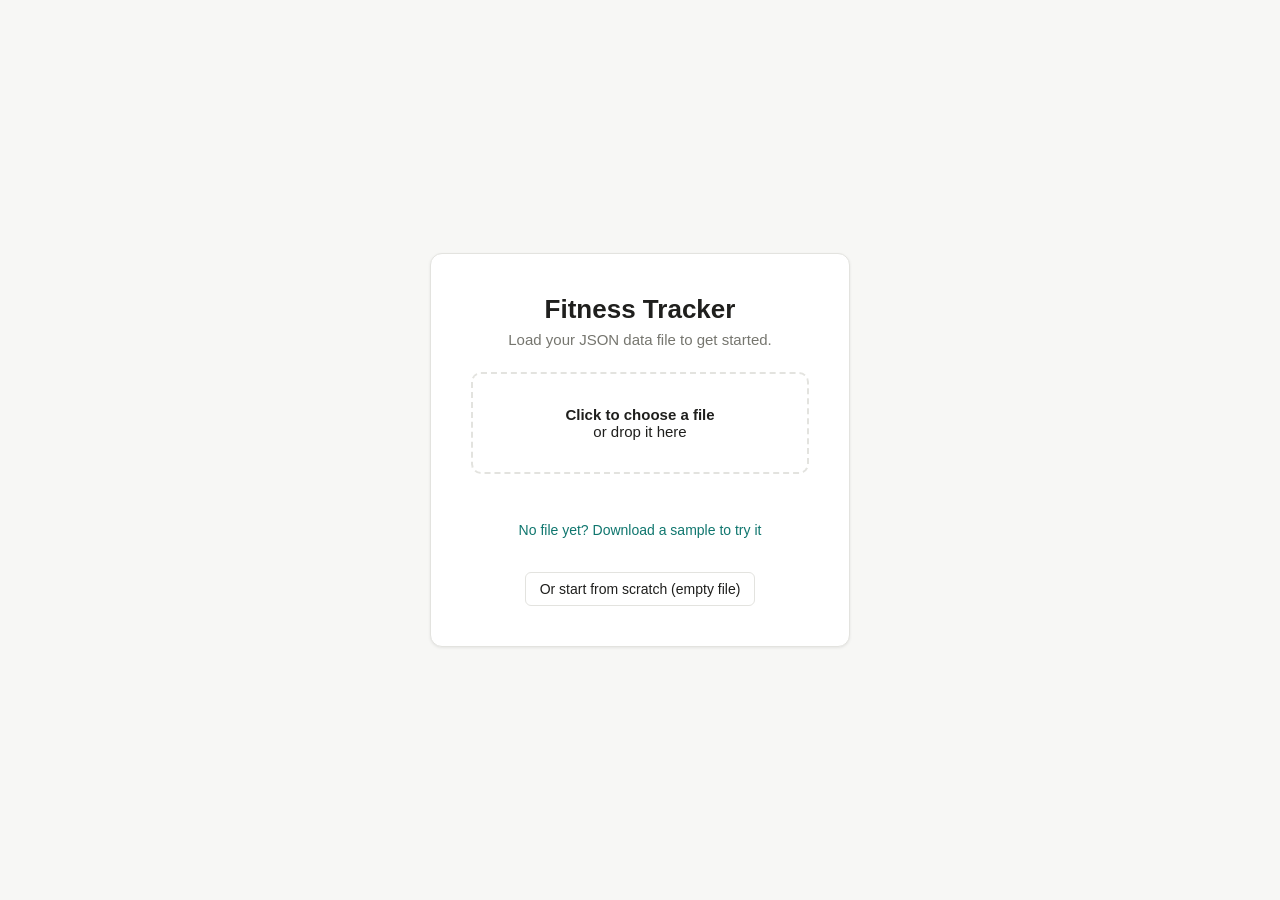
==== index.html @ e1a9f1c7 "Add Health tool, calorie/run charts & multi-shoe support; drop Import - New Health tool (2nd tab): o" ====
<!DOCTYPE html>
<html lang="en">
<head>
<meta charset="UTF-8">
<meta name="viewport" content="width=device-width, initial-scale=1.0">
<title>Fitness Tracker</title>
<link rel="stylesheet" href="css/base.css">
<link rel="stylesheet" href="css/app.css">
<link rel="stylesheet" href="css/tools.css">
<link rel="manifest" href="manifest.json">
<meta name="theme-color" content="#0f766e">
<meta name="mobile-web-app-capable" content="yes">
<meta name="apple-mobile-web-app-capable" content="yes">
<meta name="apple-mobile-web-app-status-bar-style" content="black-translucent">
<meta name="apple-mobile-web-app-title" content="Fitness Tracker">
<link rel="apple-touch-icon" href="icon.png">
<link rel="icon" type="image/png" href="icon.png">
</head>
<body>

<!-- ================= LOAD SCREEN ================= -->
<div id="load-screen">
  <div class="load-box">
    <h1>Fitness Tracker</h1>
    <p>Load your JSON data file to get started.</p>
    <label class="drop" id="drop-zone">
      <input type="file" id="file-input" accept=".json">
      <strong>Click to choose a file</strong><br>
      or drop it here
    </label>
    <div id="load-err"></div>
    <span id="sample-link">No file yet? Download a sample to try it</span><br><br>
    <button class="btn" id="fresh-link">Or start from scratch (empty file)</button>
  </div>
</div>

<!-- ================= APP ================= -->
<div id="app" class="hidden">
  <header class="topbar">
    <h1>Fitness Tracker <span class="file-name" id="file-name"></span></h1>
    <div class="topbar-actions">
      <button class="theme-toggle" id="theme-toggle" title="Toggle dark / light mode"><span id="theme-emoji">🌙</span><span id="theme-label"> Dark</span></button>
      <div class="menu-wrap">
        <button class="menu-btn" id="menu-btn" title="Menu">☰</button>
        <div class="menu" id="menu">
          <button class="menu-item" id="load-item" title="Go back to the load screen to pick a different file">Back to load screen…</button>
          <button class="menu-item" id="save-btn" title="Download your data as a backup file">Save backup file…</button>
          <button class="menu-item" id="open-item" title="Open a JSON data file (e.g. from iCloud)">Open a data file…</button>
          <button class="menu-item danger" id="new-file-btn" title="Start over with a fresh empty file">New file</button>
        </div>
      </div>
    </div>
  </header>

  <nav class="toolbar" id="toolbar">
    <button class="tool-btn active" data-tool="overview" onclick="showTool('overview')">📊 Overview</button>
  </nav>

  <!-- OVERVIEW -->
  <section class="tool" id="tool-overview">
    <div class="card">
      <h2>Totals</h2>
      <div id="ov-stats"></div>
    </div>
    <div class="card">
      <h2>Recent activity</h2>
      <div id="ov-recent"><p class="no-data">No activity yet — add entries in any tool.</p></div>
    </div>
  </section>

  <!-- CLIMB -->
  <section class="tool hidden" id="tool-climb">
    <nav class="tabs">
      <button class="tab active" data-view="home">Home</button>
      <button class="tab" data-view="history">History</button>
      <button class="tab" data-view="routes">Routes</button>
    </nav>

    <!-- HOME -->
    <div class="view" id="cl-view-home">
      <div class="card">
        <h2>Add climb</h2>
        <form class="add-form" id="cl-add-form">
          <div class="field">
            <label for="cl-pick-route">Or pick an existing route</label>
            <select id="cl-pick-route" style="width:220px">
              <option value="">— select a route —</option>
            </select>
          </div>
          <div class="field">
            <label for="cl-add-name">Route name</label>
            <input id="cl-add-name" list="cl-route-list" placeholder="Snake Dike" autocomplete="off" required style="width:180px">
          </div>
          <div class="field">
            <label for="cl-add-grade">Grade</label>
            <input id="cl-add-grade" list="cl-grade-list" placeholder="5.8 / v3 / E5" style="width:110px">
          </div>
          <div class="field">
            <label for="cl-add-pitches">Pitches</label>
            <input id="cl-add-pitches" type="number" min="0" step="any" placeholder="1" style="width:70px">
          </div>
          <div class="field">
            <label for="cl-add-style">Style</label>
            <input id="cl-add-style" list="cl-style-list" placeholder="crack" style="width:100px">
          </div>
          <div class="field">
            <label for="cl-add-location">Location</label>
            <input id="cl-add-location" type="text" list="cl-location-list" placeholder="Yosemite NP, CA" style="width:140px">
          </div>
          <div class="field">
            <label for="cl-add-link">Link</label>
            <input id="cl-add-link" type="text" list="cl-link-list" placeholder="mountainproject.com/..." style="width:230px">
          </div>
          <div class="field">
            <label for="cl-add-rnotes">Route notes / description</label>
            <input id="cl-add-rnotes" type="text" list="cl-rnotes-list" placeholder="runout, big approach" style="width:220px">
          </div>
          <div class="field">
            <label for="cl-add-date">Date</label>
            <input id="cl-add-date" type="date" style="width:140px">
          </div>
          <div class="field">
            <label for="cl-add-prof">Proficiency</label>
            <input id="cl-add-prof" type="text" list="cl-prof-list" placeholder="lead" style="width:120px">
          </div>
          <div class="field">
            <label for="cl-add-setting">Setting</label>
            <input id="cl-add-setting" type="text" list="cl-setting-list" placeholder="gym" style="width:110px">
          </div>
          <div class="field">
            <label for="cl-add-effort">Effort (1-10)</label>
            <input id="cl-add-effort" type="number" min="1" max="10" value="5" style="width:70px">
          </div>
          <div class="field">
            <label for="cl-add-scary">Scary (1-10)</label>
            <input id="cl-add-scary" type="number" min="1" max="10" value="5" style="width:70px">
          </div>
          <div class="field">
            <label for="cl-add-notes">Climb notes</label>
            <input id="cl-add-notes" type="text" list="cl-notes-list" placeholder="went clean, crux felt hard" style="width:220px">
          </div>
          <div class="field">
            <label>&nbsp;</label>
            <button type="submit" class="btn primary">Add climb</button>
          </div>
        </form>
        <datalist id="cl-route-list"></datalist>
        <datalist id="cl-grade-list"></datalist>
        <datalist id="cl-style-list"></datalist>
        <datalist id="cl-location-list"></datalist>
        <datalist id="cl-link-list"></datalist>
        <datalist id="cl-rnotes-list"></datalist>
        <datalist id="cl-notes-list"></datalist>
        <datalist id="cl-prof-list"></datalist>
        <datalist id="cl-setting-list"></datalist>
        <p class="form-hint">
          Picking an existing route (or typing a name you've used before) auto-fills its details.
          Location, link and route notes are saved to the route for a brand-new name; edit them here any
          time. Effort and scary are your perceived difficulty and intimidation, 1-10.
        </p>
      </div>

      <div class="card">
        <div class="summary">
          <span class="big" id="cl-total-climbs">0</span>
          <span class="unit">total climbs</span>
        </div>
        <h2 style="margin-top:16px;">Last 10 climbs</h2>
        <div id="cl-last-climbs"><p class="no-data" style="padding:10px 0;">No climbs yet.</p></div>
      </div>

      <div class="card">
        <h2>Climbs by grade</h2>
        <div class="range-tabs" id="cl-time-range"></div>
        <div class="chart-summary" id="cl-time-summary"></div>
        <div id="cl-time-chart"></div>
      </div>
      <div class="card">
        <h2>Most climbed routes (by count)</h2>
        <div class="range-tabs" id="cl-route-range"></div>
        <div class="chart-summary" id="cl-route-summary"></div>
        <div id="cl-route-chart"></div>
      </div>
      <div class="card">
        <h2>Climbs by proficiency</h2>
        <div class="range-tabs" id="cl-prof-range"></div>
        <div class="chart-summary" id="cl-prof-summary"></div>
        <div id="cl-prof-chart"></div>
      </div>
    </div>

    <!-- HISTORY -->
    <div class="view hidden" id="cl-view-history">
      <div class="card">
        <h2>History</h2>
        <div class="hist-filters">
          <div class="field">
            <label for="cl-hist-from">From</label>
            <input type="date" id="cl-hist-from">
          </div>
          <div class="field">
            <label for="cl-hist-to">To</label>
            <input type="date" id="cl-hist-to">
          </div>
          <div class="field">
            <label>&nbsp;</label>
            <button class="btn" id="cl-hist-apply" title="Filter the history to this date range">Apply</button>
          </div>
          <div class="hist-presets">
            <button class="btn small hist-preset" data-preset="week">This week</button>
            <button class="btn small hist-preset" data-preset="month">This month</button>
            <button class="btn small hist-preset" data-preset="lastmonth">Last month</button>
            <button class="btn small hist-preset" data-preset="year">Year to date</button>
            <button class="btn small hist-preset" data-preset="all">All</button>
          </div>
        </div>
        <p class="hist-summary" id="cl-hist-summary"></p>
        <div id="cl-history-list"></div>
      </div>
    </div>

    <!-- ROUTES -->
    <div class="view hidden" id="cl-view-routes">
      <div class="card">
        <h2>Routes</h2>
        <p style="color:var(--muted);font-size:13px;margin:0 0 12px;">
          Routes are stored once. Editing a route here updates it everywhere it's used.
          Click a route name to expand it and see every note ever attached to its climbs.
        </p>
        <div id="cl-routes-table"></div>
      </div>
    </div>

    <!-- Edit Climb Modal -->
    <div id="cl-edit-climb-modal" class="modal-backdrop hidden">
      <div class="modal-box">
        <h2>Edit climb</h2>
        <div class="modal-row">
          <div class="modal-field" style="flex:2;">
            <label for="cl-ec-route">Route</label>
            <select id="cl-ec-route"></select>
          </div>
          <div class="modal-field">
            <label for="cl-ec-date">Date</label>
            <input id="cl-ec-date" type="date">
          </div>
        </div>
        <div class="modal-row">
          <div class="modal-field">
            <label for="cl-ec-grade">Grade</label>
            <input id="cl-ec-grade" type="text" list="cl-grade-list-edit">
          </div>
          <div class="modal-field">
            <label for="cl-ec-prof">Proficiency</label>
            <input id="cl-ec-prof" type="text" list="cl-prof-list-edit">
          </div>
          <div class="modal-field">
            <label for="cl-ec-setting">Setting</label>
            <input id="cl-ec-setting" type="text" list="cl-setting-list-edit">
          </div>
        </div>
        <div class="modal-row">
          <div class="modal-field">
            <label for="cl-ec-effort">Effort (1-10)</label>
            <input id="cl-ec-effort" type="number" min="1" max="10">
          </div>
          <div class="modal-field">
            <label for="cl-ec-scary">Scary (1-10)</label>
            <input id="cl-ec-scary" type="number" min="1" max="10">
          </div>
          <div class="modal-field" style="flex:2;">
            <label for="cl-ec-notes">Climb notes</label>
            <input id="cl-ec-notes" type="text" list="cl-notes-list-edit">
          </div>
        </div>
        <datalist id="cl-grade-list-edit"></datalist>
        <datalist id="cl-prof-list-edit"></datalist>
        <datalist id="cl-setting-list-edit"></datalist>
        <datalist id="cl-notes-list-edit"></datalist>
        <div class="modal-actions">
          <button class="btn" id="cl-ec-cancel">Cancel</button>
          <button class="btn primary" id="cl-ec-save">Save</button>
        </div>
      </div>
    </div>

    <!-- Edit Route Modal -->
    <div id="cl-edit-route-modal" class="modal-backdrop hidden">
      <div class="modal-box">
        <h2>Edit route</h2>
        <div class="modal-row">
          <div class="modal-field" style="flex:2;">
            <label for="cl-er-name">Route name</label>
            <input id="cl-er-name" type="text">
          </div>
          <div class="modal-field">
            <label for="cl-er-grade">Grade</label>
            <input id="cl-er-grade" type="text" list="cl-grade-list-edit">
          </div>
        </div>
        <div class="modal-row">
          <div class="modal-field">
            <label for="cl-er-pitches">Pitches</label>
            <input id="cl-er-pitches" type="number" min="0" step="any">
          </div>
          <div class="modal-field">
            <label for="cl-er-style">Style</label>
            <input id="cl-er-style" type="text" list="cl-style-list-edit">
          </div>
          <div class="modal-field" style="flex:2;">
            <label for="cl-er-location">Location</label>
            <input id="cl-er-location" type="text" list="cl-location-list-edit">
          </div>
        </div>
        <div class="modal-row">
          <div class="modal-field" style="flex:2;">
            <label for="cl-er-link">Link</label>
            <input id="cl-er-link" type="text" list="cl-link-list-edit">
          </div>
        </div>
        <div class="modal-row">
          <div class="modal-field">
            <label for="cl-er-notes">Route notes / description</label>
            <input id="cl-er-notes" type="text" list="cl-rnotes-list-edit" style="width:100%">
          </div>
        </div>
        <datalist id="cl-style-list-edit"></datalist>
        <datalist id="cl-location-list-edit"></datalist>
        <datalist id="cl-link-list-edit"></datalist>
        <datalist id="cl-rnotes-list-edit"></datalist>
        <div class="modal-actions">
          <button class="btn" id="cl-er-cancel">Cancel</button>
          <button class="btn primary" id="cl-er-save">Save</button>
        </div>
      </div>
    </div>
  </section>

<!-- HEALTH -->
  <section class="tool hidden" id="tool-health">
    <nav class="tabs">
      <button class="tab active" data-view="settings">Settings</button>
      <button class="tab" data-view="weight">Weight log</button>
    </nav>

    <!-- SETTINGS -->
    <div class="view" id="ht-view-settings">
      <form id="ht-settings-form">
        <div class="card">
          <h2>Body</h2>
          <div class="field">
            <label for="ht-height">Height</label>
            <input id="ht-height" type="number" min="0" step="any" placeholder="175" style="width:100px">
            <select id="ht-height-unit">
              <option value="cm">cm</option>
              <option value="in">in</option>
            </select>
          </div>
        </div>

        <div class="card">
          <h2>Daily targets</h2>
          <div class="field">
            <label for="ht-calories">Calories</label>
            <input id="ht-calories" type="number" min="0" step="any" placeholder="2400" style="width:100px">
            <span class="unit">kcal/day</span>
          </div>
          <div class="field">
            <label for="ht-protein">Protein</label>
            <input id="ht-protein" type="number" min="0" step="any" placeholder="150" style="width:100px">
            <span class="unit">g</span>
          </div>
          <div class="field">
            <label for="ht-carbs">Carbs</label>
            <input id="ht-carbs" type="number" min="0" step="any" placeholder="220" style="width:100px">
            <span class="unit">g</span>
          </div>
          <div class="field">
            <label for="ht-fat">Fat</label>
            <input id="ht-fat" type="number" min="0" step="any" placeholder="75" style="width:100px">
            <span class="unit">g</span>
          </div>
          <div class="field">
            <label for="ht-water">Water</label>
            <input id="ht-water" type="number" min="0" step="any" placeholder="2500" style="width:100px">
            <select id="ht-water-unit">
              <option value="ml">ml</option>
              <option value="l">L</option>
            </select>
          </div>
          <div class="field">
            <label for="ht-mileage">Weekly running</label>
            <input id="ht-mileage" type="number" min="0" step="any" placeholder="40" style="width:100px">
            <select id="ht-mileage-unit">
              <option value="km">km</option>
              <option value="mi">mi</option>
            </select>
            <span class="unit">/ week</span>
          </div>
          <div class="field">
            <label for="ht-cl-boulder">Climbs · bouldering</label>
            <input id="ht-cl-boulder" type="number" min="0" step="1" placeholder="2" style="width:70px">
            <span class="unit">/ week</span>
          </div>
          <div class="field">
            <label for="ht-cl-toprope">Climbs · top rope</label>
            <input id="ht-cl-toprope" type="number" min="0" step="1" placeholder="1" style="width:70px">
            <span class="unit">/ week</span>
          </div>
          <div class="field">
            <label for="ht-cl-lead">Climbs · lead</label>
            <input id="ht-cl-lead" type="number" min="0" step="1" placeholder="1" style="width:70px">
            <span class="unit">/ week</span>
          </div>
          <div class="field">
            <label>&nbsp;</label>
            <button type="submit" class="btn primary">Save settings</button>
          </div>
        </div>
      </form>
      <p class="form-hint" style="padding:0 4px 4px;">
        All values are optional and can stay empty. Height and targets are read by the
        Overview, Calorie (target lines) and Run (weekly-mileage target) tools.
      </p>
    </div>

    <!-- WEIGHT LOG -->
    <div class="view hidden" id="ht-view-weight">
      <div class="card">
        <h2>Add weight</h2>
        <form class="add-form" id="ht-add-weight">
          <div class="field">
            <label for="ht-w-date">Date</label>
            <input id="ht-w-date" type="date" style="width:140px">
          </div>
          <div class="field">
            <label for="ht-w-value">Weight</label>
            <input id="ht-w-value" type="number" min="0" step="any" placeholder="80" required style="width:100px">
            <select id="ht-w-unit">
              <option value="kg">kg</option>
              <option value="lb">lb</option>
            </select>
          </div>
          <div class="field">
            <label>&nbsp;</label>
            <button type="submit" class="btn primary">Log weight</button>
          </div>
        </form>
      </div>

      <div class="card">
        <h2>Weight over time</h2>
        <div class="chart-summary" id="ht-w-summary"></div>
        <div id="ht-w-chart"></div>
      </div>

      <div class="card">
        <h2>Weight history</h2>
        <div id="ht-w-log"><p class="no-data">No weigh-ins logged yet.</p></div>
      </div>
    </div>
  </section>

<!-- =====================================================================
  Run tool section — injected by the shell. Contains ONLY the run tool's
  markup (add form, stats, charts, history, runs/shoes registries, edit
  modals, in-section unit toggle). No shell-level ids, no <script>.
  ===================================================================== -->
<section class="tool hidden" id="tool-run">

  <div style="display:flex;justify-content:flex-end;margin-bottom:14px;">
    <button class="unit-toggle" id="rn-unit-toggle" title="Switch between km and miles">Units: <span id="rn-unit-label">km</span></button>
  </div>

  <nav class="tabs">
    <button class="tab active" data-view="home">Home</button>
    <button class="tab" data-view="history">History</button>
    <button class="tab" data-view="runs">Routes</button>
    <button class="tab" data-view="shoes">Shoes</button>
  </nav>

  <!-- HOME -->
  <div class="view" id="rn-view-home">
    <div class="card">
      <h2>Add run</h2>
      <form class="add-form" id="rn-add-form">
        <div class="field">
          <label for="rn-pick-run">Or pick an existing run</label>
          <select id="rn-pick-run" style="width:200px">
            <option value="">— select a run —</option>
          </select>
        </div>
        <div class="field">
          <label for="rn-add-name">Run name</label>
          <input id="rn-add-name" list="rn-run-list" placeholder="Lake Loop / 5k" autocomplete="off" required style="width:170px">
        </div>
        <div class="field">
          <label for="rn-add-datetime">Date &amp; time</label>
          <input id="rn-add-datetime" type="datetime-local" style="width:200px">
        </div>
        <div class="field">
          <label for="rn-add-distance">Distance</label>
          <input id="rn-add-distance" type="number" min="0" step="any" placeholder="5" style="width:80px" title="in your selected unit">
        </div>
        <div class="field">
          <label>Duration</label>
          <div style="display:flex;gap:4px;">
            <input id="rn-add-dur-h" type="number" min="0" step="1" placeholder="0h" style="width:60px" title="hours">
            <input id="rn-add-dur-m" type="number" min="0" max="59" step="1" placeholder="25m" style="width:60px" title="minutes">
            <input id="rn-add-dur-s" type="number" min="0" max="59" step="1" placeholder="0s" style="width:60px" title="seconds">
          </div>
        </div>
        <div class="field">
          <label for="rn-add-elev">Elev gain</label>
          <input id="rn-add-elev" type="number" step="any" placeholder="0" style="width:80px" title="in your selected unit">
        </div>
        <div class="field">
          <label for="rn-add-location">Location</label>
          <input id="rn-add-location" type="text" list="rn-location-list" placeholder="Park" style="width:120px">
        </div>
        <div class="field">
          <label for="rn-add-surface">Surface</label>
          <input id="rn-add-surface" type="text" list="rn-surface-list" placeholder="trail" style="width:90px">
        </div>
        <div class="field">
          <label>Shoes</label>
          <div id="rn-add-shoe-rows" class="shoe-rows"></div>
          <button type="button" class="btn small" id="rn-add-shoe-btn">＋ Add shoe</button>
        </div>
        <div class="field">
          <label for="rn-add-type">Workout type</label>
          <input id="rn-add-type" type="text" list="rn-type-list" placeholder="easy run" style="width:110px">
        </div>
        <div class="field">
          <label for="rn-add-effort">Effort (1-10)</label>
          <input id="rn-add-effort" type="number" min="1" max="10" value="5" style="width:70px">
        </div>
        <div class="field">
          <label for="rn-add-notes">Notes</label>
          <input id="rn-add-notes" type="text" list="rn-notes-list" placeholder="felt strong" style="width:180px">
        </div>
        <div class="field">
          <label>&nbsp;</label>
          <button type="submit" class="btn primary">Add run</button>
        </div>
      </form>
      <datalist id="rn-run-list"></datalist>
      <datalist id="rn-location-list"></datalist>
      <datalist id="rn-surface-list"></datalist>
      <datalist id="rn-shoes-list"></datalist>
      <datalist id="rn-type-list"></datalist>
      <datalist id="rn-notes-list"></datalist>
      <p class="form-hint">
        Picking a run auto-fills its distance, duration, location, surface, shoes, and workout type
        (you can still override any of them). Distance, elevation, and pace display follow your
        km/mi unit toggle. Effort is your perceived exertion, 1-10.
      </p>
    </div>

    <div class="card">
      <div class="summary">
        <span class="big" id="rn-total-runs">0</span>
        <span class="unit" id="rn-total-runs-label">runs</span>
      </div>
      <div class="range-tabs" id="rn-stat-range" style="margin-bottom:0;"></div>
      <div class="stat-grid">
        <div class="stat-box"><div class="v" id="rn-stat-distance">0</div><div class="l" id="rn-stat-distance-label">distance</div></div>
        <div class="stat-box"><div class="v" id="rn-stat-elev">0</div><div class="l">climb</div></div>
        <div class="stat-box"><div class="v" id="rn-stat-time">0h</div><div class="l">time</div></div>
        <div class="stat-box"><div class="v" id="rn-stat-avgpace">—</div><div class="l">avg pace</div></div>
      </div>
      <h2 style="margin-top:16px;">Recent runs</h2>
      <div id="rn-recent-runs"><p class="no-data" style="padding:10px 0;">No runs yet.</p></div>
    </div>

    <div class="card">
      <h2>Mileage over time</h2>
      <div class="range-tabs" id="rn-mile-range"></div>
      <div class="range-tabs" id="rn-mile-gran"></div>
      <div class="chart-summary" id="rn-mile-summary"></div>
      <div id="rn-mile-chart"></div>
    </div>
    <div class="card">
      <h2>Mileage per pair of shoes</h2>
      <div class="range-tabs" id="rn-shoe-chart-range"></div>
      <div class="range-tabs" id="rn-shoe-chart-gran"></div>
      <div class="chart-summary" id="rn-shoe-chart-summary"></div>
      <div id="rn-shoe-chart"></div>
    </div>
    <div class="card">
      <h2>Workouts by type</h2>
      <div class="range-tabs" id="rn-type-range"></div>
      <div class="range-tabs" id="rn-type-gran"></div>
      <div class="chart-summary" id="rn-type-summary"></div>
      <div id="rn-type-chart"></div>
    </div>
    <div class="card">
      <h2>Runs by surface</h2>
      <div class="range-tabs" id="rn-surf-range"></div>
      <div class="range-tabs" id="rn-surf-gran"></div>
      <div class="chart-summary" id="rn-surf-summary"></div>
      <div id="rn-surf-chart"></div>
    </div>
    <div class="card">
      <h2>Workouts by effort</h2>
      <div class="range-tabs" id="rn-effort-range"></div>
      <div class="range-tabs" id="rn-effort-gran"></div>
      <div class="chart-summary" id="rn-effort-summary"></div>
      <div id="rn-effort-chart"></div>
    </div>
  </div>

  <!-- HISTORY -->
  <div class="view hidden" id="rn-view-history">
    <div class="card">
      <h2>History</h2>
      <div class="hist-filters">
        <div class="field">
          <label for="rn-hist-from">From</label>
          <input type="date" id="rn-hist-from">
        </div>
        <div class="field">
          <label for="rn-hist-to">To</label>
          <input type="date" id="rn-hist-to">
        </div>
        <div class="field">
          <label>&nbsp;</label>
          <button class="btn" id="rn-hist-apply" title="Filter the history to this date range">Apply</button>
        </div>
        <div class="hist-presets">
          <button class="btn small hist-preset" data-preset="week">This week</button>
          <button class="btn small hist-preset" data-preset="month">This month</button>
          <button class="btn small hist-preset" data-preset="lastmonth">Last month</button>
          <button class="btn small hist-preset" data-preset="year">Year to date</button>
          <button class="btn small hist-preset" data-preset="all">All</button>
        </div>
      </div>
      <p class="hist-summary" id="rn-hist-summary"></p>
      <div id="rn-history-list"></div>
    </div>
  </div>

  <!-- RUNS REGISTRY -->
  <div class="view hidden" id="rn-view-runs">
    <div class="card">
      <h2>Routes</h2>
      <p style="color:var(--muted);font-size:13px;margin:0 0 12px;">
        Routes are stored once. Click a route name to expand it and see every time you've done it.
      </p>
      <div class="hist-filters" style="margin-bottom:14px;">
        <div class="field">
          <label for="rn-filter-location">Location</label>
          <select id="rn-filter-location"><option value="">All</option></select>
        </div>
        <div class="field">
          <label for="rn-filter-surface">Surface</label>
          <select id="rn-filter-surface"><option value="">All</option></select>
        </div>
        <div class="field">
          <label for="rn-filter-type">Route type</label>
          <select id="rn-filter-type"><option value="">All</option></select>
        </div>
        <div class="field">
          <label>&nbsp;</label>
          <button class="btn small" id="rn-filter-reset">Reset</button>
        </div>
      </div>
      <div id="rn-runs-table"></div>
    </div>
  </div>

  <!-- SHOES -->
  <div class="view hidden" id="rn-view-shoes">
    <div class="card">
      <h2>Shoes</h2>
      <div class="add-form" style="margin-bottom:14px;">
        <div class="field">
          <label for="rn-shoe-name">Shoe name</label>
          <input id="rn-shoe-name" type="text" placeholder="Pegasus 39" style="width:150px">
        </div>
        <div class="field">
          <label for="rn-shoe-brand">Brand</label>
          <input id="rn-shoe-brand" type="text" list="rn-brand-list" placeholder="Nike" style="width:110px">
        </div>
        <div class="field">
          <label>&nbsp;</label>
          <button class="btn primary" id="rn-shoe-add-btn">Add shoe</button>
        </div>
      </div>
      <datalist id="rn-brand-list"></datalist>
      <p style="color:var(--muted);font-size:13px;margin:0 0 12px;">
        Click a shoe to expand it and see the mileage logged in it.
      </p>
      <div id="rn-shoes-table"></div>
    </div>
  </div>

  <!-- Edit Entry Modal -->
  <div id="rn-edit-entry-modal" class="modal-backdrop hidden">
    <div class="modal-box">
      <h2>Edit run entry</h2>
      <div class="modal-row">
        <div class="modal-field" style="flex:2;">
          <label for="rn-ee-run">Run</label>
          <select id="rn-ee-run"></select>
        </div>
        <div class="modal-field">
          <label for="rn-ee-datetime">Date &amp; time</label>
          <input id="rn-ee-datetime" type="datetime-local">
        </div>
      </div>
      <div class="modal-row">
        <div class="modal-field">
          <label for="rn-ee-distance">Distance</label>
          <input id="rn-ee-distance" type="number" min="0" step="any" title="in your selected unit">
        </div>
        <div class="modal-field">
          <label>Duration</label>
          <div style="display:flex;gap:4px;">
            <input id="rn-ee-dur-h" type="number" min="0" step="1" placeholder="0h" style="width:60px" title="hours">
            <input id="rn-ee-dur-m" type="number" min="0" max="59" step="1" placeholder="25m" style="width:60px" title="minutes">
            <input id="rn-ee-dur-s" type="number" min="0" max="59" step="1" placeholder="0s" style="width:60px" title="seconds">
          </div>
        </div>
        <div class="modal-field">
          <label for="rn-ee-elev">Elev gain</label>
          <input id="rn-ee-elev" type="number" step="any" title="in your selected unit">
        </div>
      </div>
      <div class="modal-row">
        <div class="modal-field">
          <label for="rn-ee-effort">Effort (1-10)</label>
          <input id="rn-ee-effort" type="number" min="1" max="10">
        </div>
        <div class="modal-field" style="flex:2;">
          <label for="rn-ee-notes">Notes</label>
          <input id="rn-ee-notes" type="text">
        </div>
      </div>
      <div class="modal-actions">
        <button class="btn" id="rn-ee-cancel">Cancel</button>
        <button class="btn primary" id="rn-ee-save">Save</button>
      </div>
    </div>
  </div>

  <!-- Edit Run Modal -->
  <div id="rn-edit-run-modal" class="modal-backdrop hidden">
    <div class="modal-box">
      <h2>Edit run</h2>
      <div class="modal-row">
        <div class="modal-field" style="flex:2;">
          <label for="rn-er-name">Run name</label>
          <input id="rn-er-name" type="text">
        </div>
        <div class="modal-field">
          <label for="rn-er-location">Location</label>
          <input id="rn-er-location" type="text" list="rn-location-list-edit">
        </div>
      </div>
      <datalist id="rn-location-list-edit"></datalist>
      <div class="modal-row">
        <div class="modal-field">
          <label for="rn-er-surface">Surface</label>
          <input id="rn-er-surface" type="text" list="rn-surface-list-edit">
        </div>
        <div class="modal-field">
          <label for="rn-er-type">Workout type</label>
          <input id="rn-er-type" type="text" list="rn-type-list-edit">
        </div>
      </div>
      <datalist id="rn-surface-list-edit"></datalist>
      <datalist id="rn-type-list-edit"></datalist>
      <div class="modal-row">
        <div class="modal-field">
          <label for="rn-er-distance">Distance</label>
          <input id="rn-er-distance" type="number" min="0" step="any" title="in your selected unit">
        </div>
        <div class="modal-field">
          <label>Duration</label>
          <div style="display:flex;gap:4px;">
            <input id="rn-er-dur-h" type="number" min="0" step="1" placeholder="0h" style="width:60px">
            <input id="rn-er-dur-m" type="number" min="0" max="59" step="1" placeholder="25m" style="width:60px">
            <input id="rn-er-dur-s" type="number" min="0" max="59" step="1" placeholder="0s" style="width:60px">
          </div>
        </div>
        <div class="modal-field">
          <label for="rn-er-elev">Elev gain</label>
          <input id="rn-er-elev" type="number" step="any" title="in your selected unit">
        </div>
      </div>
      <div class="modal-row">
        <div class="modal-field">
          <label for="rn-er-shoes">Shoes</label>
          <input id="rn-er-shoes" type="text" list="rn-shoes-list-edit">
        </div>
      </div>
      <datalist id="rn-shoes-list-edit"></datalist>
      <p class="modal-hint">Changing distance, duration, elevation, or shoes updates all entries logged for this run.</p>
      <div class="modal-actions">
        <button class="btn" id="rn-er-cancel">Cancel</button>
        <button class="btn primary" id="rn-er-save">Save</button>
      </div>
    </div>
  </div>

</section>

<!-- =====================================================================
     Calorie tool section. Loaded by the shell into the main page.
     Every id is prefixed "cal-"; no shell-level ids and no inline JS here.
     ===================================================================== -->
<section class="tool hidden" id="tool-calorie">

  <nav class="tabs">
    <button class="tab active" data-view="home">Today</button>
    <button class="tab" data-view="history">History</button>
    <button class="tab" data-view="foods">Foods</button>
  </nav>

  <!-- //////// HOME (Today + Charts) //////// -->
  <div class="view" id="cal-view-home">

    <div class="card">
      <h2>Add food</h2>
      <form class="add-form" id="cal-add-form">
        <div class="field">
          <label for="cal-pick-food">Or pick from your foods</label>
          <select id="cal-pick-food" style="width:200px">
            <option value="">— select a food —</option>
          </select>
        </div>
        <div class="field">
          <label for="cal-add-name">Food name</label>
          <input id="cal-add-name" list="cal-food-list" placeholder="banana" autocomplete="off" required style="width:200px">
        </div>
        <div class="field">
          <label for="cal-add-cal">Calories / serving</label>
          <input id="cal-add-cal" type="number" min="0" step="any" placeholder="105" required style="width:110px">
        </div>
        <div class="field">
          <label for="cal-add-protein">Protein (g)</label>
          <input id="cal-add-protein" type="number" min="0" step="any" placeholder="—" style="width:90px">
        </div>
        <div class="field">
          <label for="cal-add-carbs">Carbs (g)</label>
          <input id="cal-add-carbs" type="number" min="0" step="any" placeholder="—" style="width:90px">
        </div>
        <div class="field">
          <label for="cal-add-fat">Fat (g)</label>
          <input id="cal-add-fat" type="number" min="0" step="any" placeholder="—" style="width:80px">
        </div>
        <div class="field">
          <label for="cal-add-qty">Servings</label>
          <input id="cal-add-qty" type="number" min="0.01" step="any" value="1" style="width:80px">
        </div>
        <div class="field">
          <label for="cal-add-date">Date</label>
          <input id="cal-add-date" type="date" style="width:140px">
        </div>
        <div class="field">
          <label for="cal-add-time">Time <em style="color:var(--muted);font-style:normal;">(auto)</em></label>
          <input id="cal-add-time" type="time" style="width:120px">
        </div>
        <div class="field">
          <label>&nbsp;</label>
          <button type="submit" class="btn primary">Add</button>
        </div>
      </form>
      <datalist id="cal-food-list"></datalist>
      <p class="form-hint">
        Add food for any date — forgot to log yesterday (or last week)? Just pick the date.
        The time field auto-fills with the current time — click into it if you want to change it.
        Picking from the dropdown (or typing a name you've used before) reuses that food's stored calories/macros.
      </p>
    </div>

    <div class="card">
      <div class="summary">
        <span class="big" id="cal-today-cal">0</span>
        <span class="unit">calories today</span>
      </div>
      <p id="cal-today-date"></p>
      <div>
        <label class="cheat-toggle">
          <input type="checkbox" id="cal-today-cheat"> Mark today as a cheat day
        </label>
      </div>
      <h2 style="margin-top:16px;">Today's entries</h2>
      <div id="cal-today-entries"><p class="no-data" style="padding:10px 0;">No entries yet today.</p></div>
    </div>

    <div class="card">
      <h2>Calories consumed</h2>
      <div class="range-tabs" id="cal-cal-range"></div>
      <div class="chart-summary" id="cal-cal-summary"></div>
      <div id="cal-cal-chart"></div>
    </div>
    <div class="card">
      <h2>Protein (g) consumed</h2>
      <div class="range-tabs" id="cal-protein-range"></div>
      <div class="chart-summary" id="cal-protein-summary"></div>
      <div id="cal-protein-chart"></div>
    </div>
    <div class="card">
      <h2>Carbs (g) consumed</h2>
      <div class="range-tabs" id="cal-carbs-range"></div>
      <div class="chart-summary" id="cal-carbs-summary"></div>
      <div id="cal-carbs-chart"></div>
    </div>
    <div class="card">
      <h2>Fat (g) consumed</h2>
      <div class="range-tabs" id="cal-fat-range"></div>
      <div class="chart-summary" id="cal-fat-summary"></div>
      <div id="cal-fat-chart"></div>
    </div>
    <div class="card">
      <h2>Foods eaten (times used)</h2>
      <div class="range-tabs" id="cal-food-range"></div>
      <div class="chart-summary" id="cal-food-summary"></div>
      <div id="cal-food-chart"></div>
    </div>
  </div>

  <!-- //////// HISTORY //////// -->
  <div class="view hidden" id="cal-view-history">
    <div class="card">
      <h2>History</h2>
      <div class="hist-filters">
        <div class="field">
          <label for="cal-hist-from">From</label>
          <input type="date" id="cal-hist-from">
        </div>
        <div class="field">
          <label for="cal-hist-to">To</label>
          <input type="date" id="cal-hist-to">
        </div>
        <div class="field">
          <label>&nbsp;</label>
          <button class="btn" id="cal-hist-apply" title="Filter the history to this date range">Apply</button>
        </div>
        <div class="hist-presets">
          <button class="btn small hist-preset" data-preset="week">This week</button>
          <button class="btn small hist-preset" data-preset="month">This month</button>
          <button class="btn small hist-preset" data-preset="lastmonth">Last month</button>
          <button class="btn small hist-preset" data-preset="year">Year to date</button>
          <button class="btn small hist-preset" data-preset="all">All</button>
        </div>
      </div>
      <p class="hist-summary" id="cal-hist-summary"></p>
      <div id="cal-history-list"></div>
    </div>
  </div>

  <!-- //////// FOODS registry //////// -->
  <div class="view hidden" id="cal-view-foods">
    <div class="card">
      <h2>Foods</h2>
      <p style="color:var(--muted);font-size:13px;margin:0 0 12px;">
        Foods are stored once. Editing a food here updates it everywhere it's used.
      </p>
      <div id="cal-foods-table"></div>
    </div>
  </div>

  <!-- //////// Edit entry modal //////// -->
  <div id="cal-edit-entry-modal" class="modal-backdrop hidden">
    <div class="modal-box">
      <h2>Edit entry</h2>
      <div class="modal-row">
        <div class="modal-field" style="flex:2;">
          <label for="cal-ee-name">Food name</label>
          <input id="cal-ee-name" type="text" list="cal-food-list-edit">
        </div>
        <div class="modal-field">
          <label for="cal-ee-cal">Calories / serving</label>
          <input id="cal-ee-cal" type="number" min="0" step="any">
        </div>
        <div class="modal-field">
          <label for="cal-ee-qty">Servings</label>
          <input id="cal-ee-qty" type="number" min="0.01" step="any">
        </div>
        <div class="modal-field">
          <label for="cal-ee-time">Time</label>
          <input id="cal-ee-time" type="time">
        </div>
      </div>
      <div class="modal-row">
        <div class="modal-field">
          <label for="cal-ee-protein">Protein (g)</label>
          <input id="cal-ee-protein" type="number" min="0" step="any">
        </div>
        <div class="modal-field">
          <label for="cal-ee-carbs">Carbs (g)</label>
          <input id="cal-ee-carbs" type="number" min="0" step="any">
        </div>
        <div class="modal-field">
          <label for="cal-ee-fat">Fat (g)</label>
          <input id="cal-ee-fat" type="number" min="0" step="any">
        </div>
      </div>
      <datalist id="cal-food-list-edit"></datalist>
      <div class="modal-actions">
        <button class="btn" id="cal-ee-cancel">Cancel</button>
        <button class="btn primary" id="cal-ee-save">Save</button>
      </div>
    </div>
  </div>

  <!-- //////// Edit food modal //////// -->
  <div id="cal-edit-food-modal" class="modal-backdrop hidden">
    <div class="modal-box">
      <h2>Edit food</h2>
      <div class="modal-row">
        <div class="modal-field" style="flex:2;">
          <label for="cal-ef-name">Food name</label>
          <input id="cal-ef-name" type="text">
        </div>
        <div class="modal-field">
          <label for="cal-ef-cal">Calories / serving</label>
          <input id="cal-ef-cal" type="number" min="0" step="any">
        </div>
      </div>
      <div class="modal-row">
        <div class="modal-field">
          <label for="cal-ef-protein">Protein (g)</label>
          <input id="cal-ef-protein" type="number" min="0" step="any">
        </div>
        <div class="modal-field">
          <label for="cal-ef-carbs">Carbs (g)</label>
          <input id="cal-ef-carbs" type="number" min="0" step="any">
        </div>
        <div class="modal-field">
          <label for="cal-ef-fat">Fat (g)</label>
          <input id="cal-ef-fat" type="number" min="0" step="any">
        </div>
      </div>
      <div class="modal-actions">
        <button class="btn" id="cal-ef-cancel">Cancel</button>
        <button class="btn primary" id="cal-ef-save">Save</button>
      </div>
    </div>
  </div>

  <!-- //////// Add entry to date modal //////// -->
  <div id="cal-add-entry-modal" class="modal-backdrop hidden">
    <div class="modal-box">
      <h2>Add entry</h2>
      <div class="modal-row">
        <div class="modal-field" style="flex:2;">
          <label for="cal-ae-name">Food name</label>
          <input id="cal-ae-name" type="text" list="cal-food-list-edit">
        </div>
        <div class="modal-field">
          <label for="cal-ae-date">Date</label>
          <input id="cal-ae-date" type="date">
        </div>
      </div>
      <div class="modal-row">
        <div class="modal-field">
          <label for="cal-ae-cal">Calories / serving</label>
          <input id="cal-ae-cal" type="number" min="0" step="any">
        </div>
        <div class="modal-field">
          <label for="cal-ae-qty">Servings</label>
          <input id="cal-ae-qty" type="number" min="0.01" step="any" value="1">
        </div>
        <div class="modal-field">
          <label for="cal-ae-time">Time</label>
          <input id="cal-ae-time" type="time">
        </div>
      </div>
      <div class="modal-actions">
        <button class="btn" id="cal-ae-cancel">Cancel</button>
        <button class="btn primary" id="cal-ae-save">Add</button>
      </div>
    </div>
  </div>

</section>

  <footer class="note">Data stays in your browser. Click "Save file" to download the updated JSON.</footer>
</div>

<script src="js/shared/util.js"></script>
<script src="js/shared/charts.js"></script>
<script src="js/shared/ui.js"></script>
<script src="js/registry.js"></script>
<script src="js/tools/health.js"></script>
<script src="js/tools/calorie.js"></script>
<script src="js/tools/run.js"></script>
<script src="js/tools/climb.js"></script>
<script src="js/main.js"></script>
<script>
if ("serviceWorker" in navigator && location.protocol === "https:") {
  navigator.serviceWorker.register("sw.js");
}
</script>
</body>
</html>
---- css/base.css ----
/* =====================================================================
   Fitness Tracker — base design system.
   Tokens, reset, and the shared components every tool uses: cards,
   forms, buttons, tables, pills, charts, history groups, modals.
   ===================================================================== */

:root {
  --bg: #f7f7f5;
  --card: #ffffff;
  --border: #e3e3df;
  --text: #1f1f1d;
  --muted: #76766f;
  --accent: #0f766e;
  --accent-dark: #0b5c55;
  --accent-soft: #ecfdf5;
  --danger: #dc2626;
  --grid: #e0e0dc;
  --shadow: 0 1px 3px rgba(0,0,0,0.08);
}
html[data-theme="dark"] {
  --bg: #1a1b1e;
  --card: #25262b;
  --border: #3a3b41;
  --text: #ececec;
  --muted: #9a9a9f;
  --accent: #2dd4bf;
  --accent-dark: #14b8a6;
  --accent-soft: #0f2023;
  --danger: #f87171;
  --grid: #3a3b41;
  --shadow: 0 1px 3px rgba(0,0,0,0.5);
}
* { box-sizing: border-box; }
body {
  margin: 0;
  font-family: -apple-system, BlinkMacSystemFont, "Segoe UI", Roboto, Helvetica, Arial, sans-serif;
  background: var(--bg);
  color: var(--text);
  font-size: 15px;
  transition: background .2s, color .2s;
}
.hidden, [hidden] { display: none !important; }

/* ---------- Load screen ---------- */
#load-screen {
  min-height: 100vh;
  display: flex;
  align-items: center;
  justify-content: center;
  padding: 20px;
}
.load-box {
  background: var(--card);
  border: 1px solid var(--border);
  border-radius: 12px;
  box-shadow: var(--shadow);
  padding: 40px;
  max-width: 420px;
  width: 100%;
  text-align: center;
}
.load-box h1 { margin: 0 0 6px; font-size: 26px; }
.load-box p { color: var(--muted); margin: 0 0 24px; }
.load-box label.drop {
  display: block;
  border: 2px dashed var(--border);
  border-radius: 10px;
  padding: 32px 20px;
  cursor: pointer;
  transition: border-color .15s, background .15s;
}
.load-box label.drop:hover, .load-box label.drop.drag {
  border-color: var(--accent);
  background: var(--accent-soft);
}
.load-box label.drop input { display: none; }
#sample-link { display: block; margin-top: 18px; color: var(--accent); cursor: pointer; font-size: 14px; }
#sample-link:hover { text-decoration: underline; }
#load-err { color: var(--danger); margin-top: 12px; font-size: 14px; min-height: 18px; }

/* ---------- App shell ---------- */
#app { max-width: 1000px; margin: 0 auto; padding: 20px 16px 60px; }
header.topbar {
  display: flex; align-items: center; justify-content: space-between;
  gap: 12px; flex-wrap: wrap; margin-bottom: 20px;
}
header.topbar h1 { font-size: 22px; margin: 0; }
.topbar-actions { display: flex; gap: 8px; align-items: center; }
.file-name { color: var(--muted); font-size: 13px; margin-left: 8px; font-weight: normal; }

.theme-toggle {
  display: inline-flex; align-items: center; gap: 6px; cursor: pointer;
  padding: 6px 12px; border: 1px solid var(--border); border-radius: 20px;
  background: var(--card); font-size: 13px; color: var(--muted);
  transition: background .2s, color .2s, border-color .2s;
}
.theme-toggle:hover { color: var(--text); border-color: var(--accent); }
.menu-wrap { position: relative; }
.menu-btn {
  display: inline-flex; align-items: center; justify-content: center;
  cursor: pointer; width: 38px; height: 34px;
  border: 1px solid var(--border); border-radius: 20px;
  background: var(--card); color: var(--text); font-size: 17px; line-height: 1;
  transition: background .2s, color .2s, border-color .2s;
}
.menu-btn:hover { border-color: var(--accent); }
.menu {
  display: none; position: absolute; right: 0; top: calc(100% + 6px);
  min-width: 200px; background: var(--card);
  border: 1px solid var(--border); border-radius: 8px;
  box-shadow: 0 8px 24px rgba(0,0,0,.18); overflow: hidden; z-index: 50;
}
.menu.open { display: block; }
.menu-item {
  display: block; width: 100%; text-align: left; cursor: pointer;
  padding: 10px 14px; border: 0; background: none; color: var(--text);
  font-size: 14px; border-bottom: 1px solid var(--border);
}
.menu-item:hover { background: var(--accent-soft); }
.menu-item:last-child { border-bottom: 0; }
.menu-item.danger { color: var(--danger); }

/* ---------- Tool switcher (top level) ---------- */
.toolbar {
  display: flex; gap: 4px; flex-wrap: wrap;
  border-bottom: 1px solid var(--border); margin-bottom: 20px;
}
.tool-btn {
  border: none; background: none; padding: 10px 14px; font-size: 15px;
  color: var(--muted); cursor: pointer;
  border-bottom: 2px solid transparent; margin-bottom: -1px;
}
.tool-btn.active { color: var(--text); border-bottom-color: var(--accent); font-weight: 600; }

/* ---------- Per-tool sub tabs ---------- */
nav.tabs { display: flex; gap: 4px; border-bottom: 1px solid var(--border); margin-bottom: 20px; }
nav.tabs button {
  border: none; background: none; padding: 10px 16px; font-size: 15px;
  color: var(--muted); cursor: pointer; border-bottom: 2px solid transparent; margin-bottom: -1px;
}
nav.tabs button.active { color: var(--text); border-bottom-color: var(--accent); font-weight: 600; }

/* ---------- Cards ---------- */
.card {
  background: var(--card); border: 1px solid var(--border); border-radius: 10px;
  box-shadow: var(--shadow); padding: 20px; margin-bottom: 20px;
  transition: background .2s, border-color .2s;
}
.card h2 { margin: 0 0 14px; font-size: 16px; }
.card h3 { margin: 0 0 10px; font-size: 14px; color: var(--muted); font-weight: 600; text-transform: uppercase; letter-spacing: .03em; }

/* ---------- Summary ---------- */
.summary { display: flex; align-items: baseline; gap: 10px; flex-wrap: wrap; }
.summary .big { font-size: 34px; font-weight: 700; }
.summary .unit { color: var(--muted); }

/* ---------- Add form ---------- */
.add-form { display: flex; gap: 10px; flex-wrap: wrap; align-items: center; }
.add-form .field { display: flex; flex-direction: column; gap: 4px; }
.add-form label { font-size: 12px; color: var(--muted); }
input, select, textarea, button { font-family: inherit; font-size: 14px; }
input, select, textarea {
  padding: 8px 10px; border: 1px solid var(--border); border-radius: 6px;
  background: var(--card); color: var(--text); transition: background .2s, color .2s, border-color .2s;
}
input:focus, select:focus, textarea:focus { outline: 2px solid var(--accent); outline-offset: -1px; border-color: var(--accent); }
.btn {
  padding: 8px 14px; border: 1px solid var(--border); border-radius: 6px;
  background: var(--card); color: var(--text); cursor: pointer; font-weight: 500;
  transition: background .15s, border-color .15s;
}
.btn:hover { background: var(--accent-soft); }
.btn.primary { background: var(--accent); border-color: var(--accent); color: #fff; }
.btn.primary:hover { background: var(--accent-dark); }
.btn.danger { color: var(--danger); border-color: rgba(220,38,38,.4); }
.btn.danger:hover { background: rgba(220,38,38,.1); }
.btn.small { padding: 4px 8px; font-size: 13px; }
.btn:disabled { opacity: .5; cursor: not-allowed; }
.form-hint { font-size: 12px; color: var(--muted); margin: 8px 0 0; }

/* ---------- Tables ---------- */
table { width: 100%; border-collapse: collapse; }
th, td { text-align: left; padding: 8px 10px; border-bottom: 1px solid var(--border); vertical-align: top; }
th { font-size: 12px; color: var(--muted); text-transform: uppercase; letter-spacing: .03em; font-weight: 600; }
td.num, th.num { text-align: right; white-space: nowrap; }
tr:hover td { background: var(--accent-soft); }
.row-actions { display: flex; gap: 6px; justify-content: flex-end; }
.pill {
  display: inline-block; padding: 2px 8px; border-radius: 12px;
  background: var(--accent-soft); color: var(--accent-dark); font-size: 12px; font-weight: 600;
}
.pill.out { background: rgba(15,118,110,.12); color: var(--accent-dark); }
.mutednote { color: var(--muted); font-size: 12px; }

/* ---------- History ---------- */
.day-group { border-bottom: 1px solid var(--border); padding: 12px 0; }
.day-group:last-child { border-bottom: none; }
.day-head { display: flex; justify-content: space-between; align-items: center; cursor: pointer; padding: 4px 0; }
.day-head:hover .day-date { color: var(--accent-dark); }
.day-date { font-weight: 600; }
.day-total { color: var(--muted); font-size: 14px; }
.day-entries { padding-left: 8px; }
.day-entries table tr:last-child td { border-bottom: none; }
.day-actions { margin-bottom: 8px; }

.hist-filters { display: flex; gap: 8px; flex-wrap: wrap; align-items: flex-end; margin-bottom: 12px; }
.hist-filters .field { display: flex; flex-direction: column; gap: 4px; }
.hist-filters label { font-size: 12px; color: var(--muted); }
.hist-presets { display: flex; gap: 4px; flex-wrap: wrap; margin-left: 4px; }
.hist-summary { color: var(--muted); font-size: 13px; margin: 0 0 8px; }

/* ---------- Charts ---------- */
.range-tabs { display: flex; gap: 4px; flex-wrap: wrap; margin-bottom: 16px; }
.range-tabs button {
  border: 1px solid var(--border); background: var(--card); color: var(--muted);
  padding: 6px 12px; border-radius: 20px; cursor: pointer; font-size: 13px;
  transition: background .15s, color .15s, border-color .15s;
}
.range-tabs button.active { background: var(--accent); border-color: var(--accent); color: #fff; }
.range-tabs .tab-label { font-size: 12px; color: var(--muted); margin-right: 4px; align-self: center; }
.chart-summary { color: var(--muted); font-size: 14px; margin-bottom: 12px; }

.chart-wrap { display: flex; gap: 0; align-items: stretch; }
.y-axis {
  display: flex; flex-direction: column; justify-content: space-between; align-items: flex-end;
  padding-right: 8px; font-size: 11px; color: var(--muted); height: 180px; min-width: 40px;
}
.y-axis span { line-height: 1; transform: translateY(-50%); }
.bars { flex: 1; display: flex; gap: 1px; align-items: stretch; height: 180px; border-left: 1px solid var(--grid); padding-left: 1px; }
.bar-wrap { flex: 1; display: flex; flex-direction: column; align-items: center; justify-content: flex-end; min-width: 0; position: relative; }
.bar { width: 100%; max-width: 48px; background: var(--accent); border-radius: 4px 4px 0 0; position: relative; }
.bar-wrap:hover .bar { background: var(--accent-dark); }
.bar.stack { display: flex; flex-direction: column; justify-content: flex-end; overflow: hidden; }
.stack-seg { width: 100%; }
.bar-label { font-size: 11px; color: var(--muted); margin-top: 4px; white-space: nowrap; overflow: hidden; text-overflow: ellipsis; max-width: 100%; position: absolute; top: 100%; left: 50%; transform: translateX(-50%); }
.bar-tip {
  position: absolute; bottom: calc(100% + 4px); left: 50%; transform: translateX(-50%);
  background: var(--text); color: var(--bg); font-size: 11px; padding: 3px 8px; border-radius: 4px;
  white-space: nowrap; opacity: 0; pointer-events: none; transition: opacity .1s; z-index: 2;
}
.bar-wrap:hover .bar-tip { opacity: 1; }
.no-data { color: var(--muted); text-align: center; padding: 30px 0; }

/* ---------- Line charts ---------- */
.line-chart-svg { width: 100%; height: auto; display: block; min-height: 220px; }
.lc-tick { font-size: 10px; fill: var(--muted); }
.lc-line { transition: opacity .15s; }
.lc-point { cursor: default; }
.lc-dot { filter: drop-shadow(0 1px 1px rgba(0,0,0,.2)); }
.line-chart-meta { color: var(--muted); font-size: 13px; margin-top: 6px; text-align: center; }

footer.note { text-align: center; color: var(--muted); font-size: 12px; margin-top: 30px; }

/* ---------- Edit modals ---------- */
.modal-backdrop {
  position: fixed; inset: 0; background: rgba(0,0,0,.5);
  display: flex; align-items: center; justify-content: center;
  z-index: 100; padding: 20px;
}
.modal-box {
  background: var(--card); border: 1px solid var(--border); border-radius: 12px;
  box-shadow: 0 20px 60px rgba(0,0,0,.3); padding: 24px;
  max-width: 560px; width: 100%; max-height: 90vh; overflow-y: auto;
}
.modal-box h2 { margin: 0 0 16px; font-size: 18px; }
.modal-row { display: flex; gap: 10px; flex-wrap: wrap; margin-bottom: 10px; }
.modal-field { display: flex; flex-direction: column; gap: 4px; flex: 1; min-width: 110px; }
.modal-field label { font-size: 12px; color: var(--muted); }
.modal-field input, .modal-field select { width: 100%; }
.modal-actions { display: flex; gap: 8px; justify-content: flex-end; margin-top: 18px; }
.modal-hint { font-size: 12px; color: var(--muted); margin: 4px 0 0; }
---- css/app.css ----
/* =====================================================================
   Fitness Tracker — app shell extras: Overview dashboard.
   ===================================================================== */

/* ---------- Overview ---------- */
.ov-stats {
  display: grid;
  grid-template-columns: repeat(auto-fit, minmax(220px, 1fr));
  gap: 14px;
}
.ov-stat {
  border: 1px solid var(--border);
  border-radius: 10px;
  padding: 14px 16px;
  background: var(--card);
}
.ov-stat-header {
  display: flex; align-items: center; gap: 8px;
  font-weight: 600; font-size: 14px; margin-bottom: 10px;
}
.ov-stat-lines { display: flex; flex-direction: column; gap: 4px; margin-bottom: 12px; }
.ov-stat-line { font-size: 13px; color: var(--muted); }
.ov-stat-line .ov-val { color: var(--text); font-weight: 600; margin-right: 4px; }

.ov-recent-list { display: flex; flex-direction: column; }
.ov-recent-day { font-size: 12px; color: var(--muted); margin: 10px 0 4px; font-weight: 600; }
.ov-recent-row {
  display: flex; align-items: flex-start; gap: 8px;
  padding: 6px 0; border-bottom: 1px solid var(--border); font-size: 14px;
}
.ov-recent-row:last-child { border-bottom: 0; }
.ov-emoji { flex: 0 0 auto; }
.ov-recent-text { color: var(--text); }
---- css/tools.css ----
/* =====================================================================
   Fitness Tracker — tool-specific styles.

   Climb: routes registry expandable rows + climb notes.
   Run:    stacked-chart key legend, shoes registry, unit toggle.
   Calorie: meal-ish list quirks.
   ===================================================================== */

/* ---------- Climb: routes registry ---------- */
.route-toggle { cursor: pointer; font-weight: 600; }
.route-toggle:hover { color: var(--accent-dark); }
.chev { display: inline-block; width: 12px; color: var(--muted); }
tr.route-row.open td { background: var(--accent-soft); }
tr.route-detail td { background: var(--card); padding: 4px 10px 10px 30px; }
tr.route-detail:hover td { background: var(--card); }
.climb-notes { border-left: 2px solid var(--border); padding-left: 10px; }
.climb-note { padding: 6px 8px; }
.climb-note + .climb-note { border-top: 1px solid var(--border); }
.climb-note-date { font-weight: 600; margin-right: 8px; }
.climb-note-meta { color: var(--muted); font-size: 12px; margin-right: 8px; }
.climb-note-text { font-size: 13px; }

/* ---------- Run: unit toggle ---------- */
.unit-toggle {
  display: inline-flex; align-items: center; gap: 6px; cursor: pointer;
  padding: 6px 12px; border: 1px solid var(--border); border-radius: 20px;
  background: var(--card); font-size: 13px; color: var(--muted);
  user-select: none;
}
.unit-toggle:hover { color: var(--text); border-color: var(--accent); }
.unit-toggle.active { background: var(--accent); border-color: var(--accent); color: #fff; }

/* ---------- Run: stacked chart key ---------- */
.chart-key { display: flex; flex-wrap: wrap; gap: 8px; margin: 10px 0 4px; }
.chart-key .key-item { display: inline-flex; align-items: center; gap: 5px; font-size: 12px; color: var(--muted); }
.chart-key .key-swatch { width: 10px; height: 10px; border-radius: 2px; display: inline-block; }

/* ---------- Run: multi-shoe rows ---------- */
.shoe-rows { display: flex; flex-direction: column; gap: 4px; }
.shoe-rows .shoe-row { display: flex; gap: 4px; align-items: center; }
.shoe-rows .shoe-row input[type="text"] { width: 130px; }
.shoe-rows .shoe-row input[type="number"] { width: 70px; }
.shoe-row-remove {
  border: 1px solid transparent; background: none; cursor: pointer;
  color: var(--muted); font-size: 15px; line-height: 1; padding: 4px 6px; border-radius: 4px;
}
.shoe-row-remove:hover { color: var(--danger); background: rgba(220,38,38,.1); }

/* ---------- Run / Calorie: registry/table extras ---------- */

/* Run home stat grid */
.stat-grid { display: flex; gap: 12px; flex-wrap: wrap; margin: 12px 0 4px; }
.stat-box {
  border: 1px solid var(--border); border-radius: 8px;
  padding: 8px 14px; min-width: 110px; background: var(--card);
}
.stat-box .v { font-size: 18px; font-weight: 700; }
.stat-box .l { font-size: 12px; color: var(--muted); }

/* Shared registry expandable rows (runs, shoes) */
.reg-row.open td { background: var(--accent-soft); }
.reg-toggle { cursor: pointer; font-weight: 600; }
.reg-toggle:hover { color: var(--accent-dark); }
.reg-detail td { background: var(--card); padding: 4px 10px 10px 30px; }
.reg-detail:hover td { background: var(--card); }
.reg-notes { border-left: 2px solid var(--border); padding-left: 10px; }
.reg-note { padding: 6px 8px; }
.reg-note + .reg-note { border-top: 1px solid var(--border); }
.reg-note-date { font-weight: 600; margin-right: 8px; }
.reg-note-meta { color: var(--muted); font-size: 12px; margin-right: 8px; }
.reg-note-text { font-size: 13px; }
.note-cell { max-width: 260px; }

/* ---------- Calorie: tag chips ---------- */
.tag-row { display: flex; flex-wrap: wrap; gap: 4px; }
.tag-chip { font-size: 12px; padding: 1px 8px; border-radius: 10px; background: var(--accent-soft); color: var(--accent-dark); }

/* ---------- Calorie: cheat day ---------- */
.cheat-toggle { display: inline-flex; align-items: center; gap: 6px; font-size: 13px; color: var(--muted); cursor: pointer; margin-top: 8px; }
.cheat-toggle input { width: auto; }
.cheat-badge { display: inline-block; padding: 1px 8px; border-radius: 10px; background: rgba(220,38,38,.15); color: var(--danger); font-size: 11px; font-weight: 600; }

/* ---------- Health ---------- */
.ht-delta { color: var(--muted); font-weight: 600; }
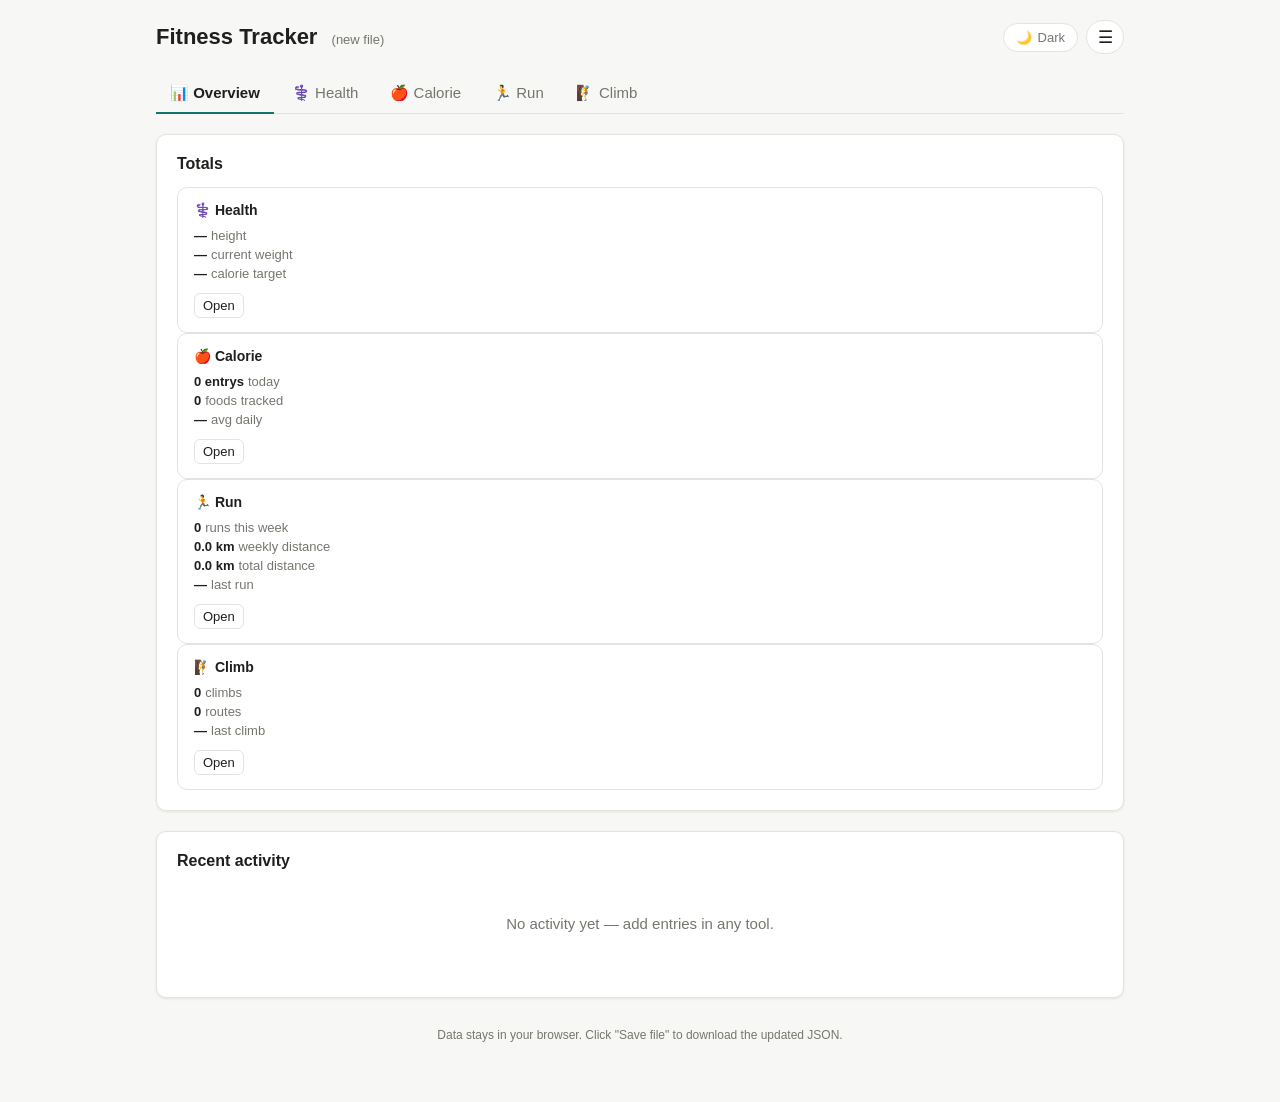
==== commit fdd804bf: "Boot straight into app (no load screen); network-first SW so refreshes get latest code - Remove the " ====
--- a/index.html
+++ b/index.html
@@ -18,22 +18,6 @@
 </head>
 <body>
 
-<!-- ================= LOAD SCREEN ================= -->
-<div id="load-screen">
-  <div class="load-box">
-    <h1>Fitness Tracker</h1>
-    <p>Load your JSON data file to get started.</p>
-    <label class="drop" id="drop-zone">
-      <input type="file" id="file-input" accept=".json">
-      <strong>Click to choose a file</strong><br>
-      or drop it here
-    </label>
-    <div id="load-err"></div>
-    <span id="sample-link">No file yet? Download a sample to try it</span><br><br>
-    <button class="btn" id="fresh-link">Or start from scratch (empty file)</button>
-  </div>
-</div>
-
 <!-- ================= APP ================= -->
 <div id="app" class="hidden">
   <header class="topbar">
@@ -43,11 +27,12 @@
       <div class="menu-wrap">
         <button class="menu-btn" id="menu-btn" title="Menu">☰</button>
         <div class="menu" id="menu">
-          <button class="menu-item" id="load-item" title="Go back to the load screen to pick a different file">Back to load screen…</button>
+          <button class="menu-item" id="sample-item" title="Load a demo dataset to explore the app">Load sample data…</button>
           <button class="menu-item" id="save-btn" title="Download your data as a backup file">Save backup file…</button>
           <button class="menu-item" id="open-item" title="Open a JSON data file (e.g. from iCloud)">Open a data file…</button>
           <button class="menu-item danger" id="new-file-btn" title="Start over with a fresh empty file">New file</button>
         </div>
+        <input type="file" id="file-input" accept=".json" style="display:none">
       </div>
     </div>
   </header>
--- a/css/base.css
+++ b/css/base.css
@@ -41,43 +41,6 @@
 }
 .hidden, [hidden] { display: none !important; }
 
-/* ---------- Load screen ---------- */
-#load-screen {
-  min-height: 100vh;
-  display: flex;
-  align-items: center;
-  justify-content: center;
-  padding: 20px;
-}
-.load-box {
-  background: var(--card);
-  border: 1px solid var(--border);
-  border-radius: 12px;
-  box-shadow: var(--shadow);
-  padding: 40px;
-  max-width: 420px;
-  width: 100%;
-  text-align: center;
-}
-.load-box h1 { margin: 0 0 6px; font-size: 26px; }
-.load-box p { color: var(--muted); margin: 0 0 24px; }
-.load-box label.drop {
-  display: block;
-  border: 2px dashed var(--border);
-  border-radius: 10px;
-  padding: 32px 20px;
-  cursor: pointer;
-  transition: border-color .15s, background .15s;
-}
-.load-box label.drop:hover, .load-box label.drop.drag {
-  border-color: var(--accent);
-  background: var(--accent-soft);
-}
-.load-box label.drop input { display: none; }
-#sample-link { display: block; margin-top: 18px; color: var(--accent); cursor: pointer; font-size: 14px; }
-#sample-link:hover { text-decoration: underline; }
-#load-err { color: var(--danger); margin-top: 12px; font-size: 14px; min-height: 18px; }
-
 /* ---------- App shell ---------- */
 #app { max-width: 1000px; margin: 0 auto; padding: 20px 16px 60px; }
 header.topbar {
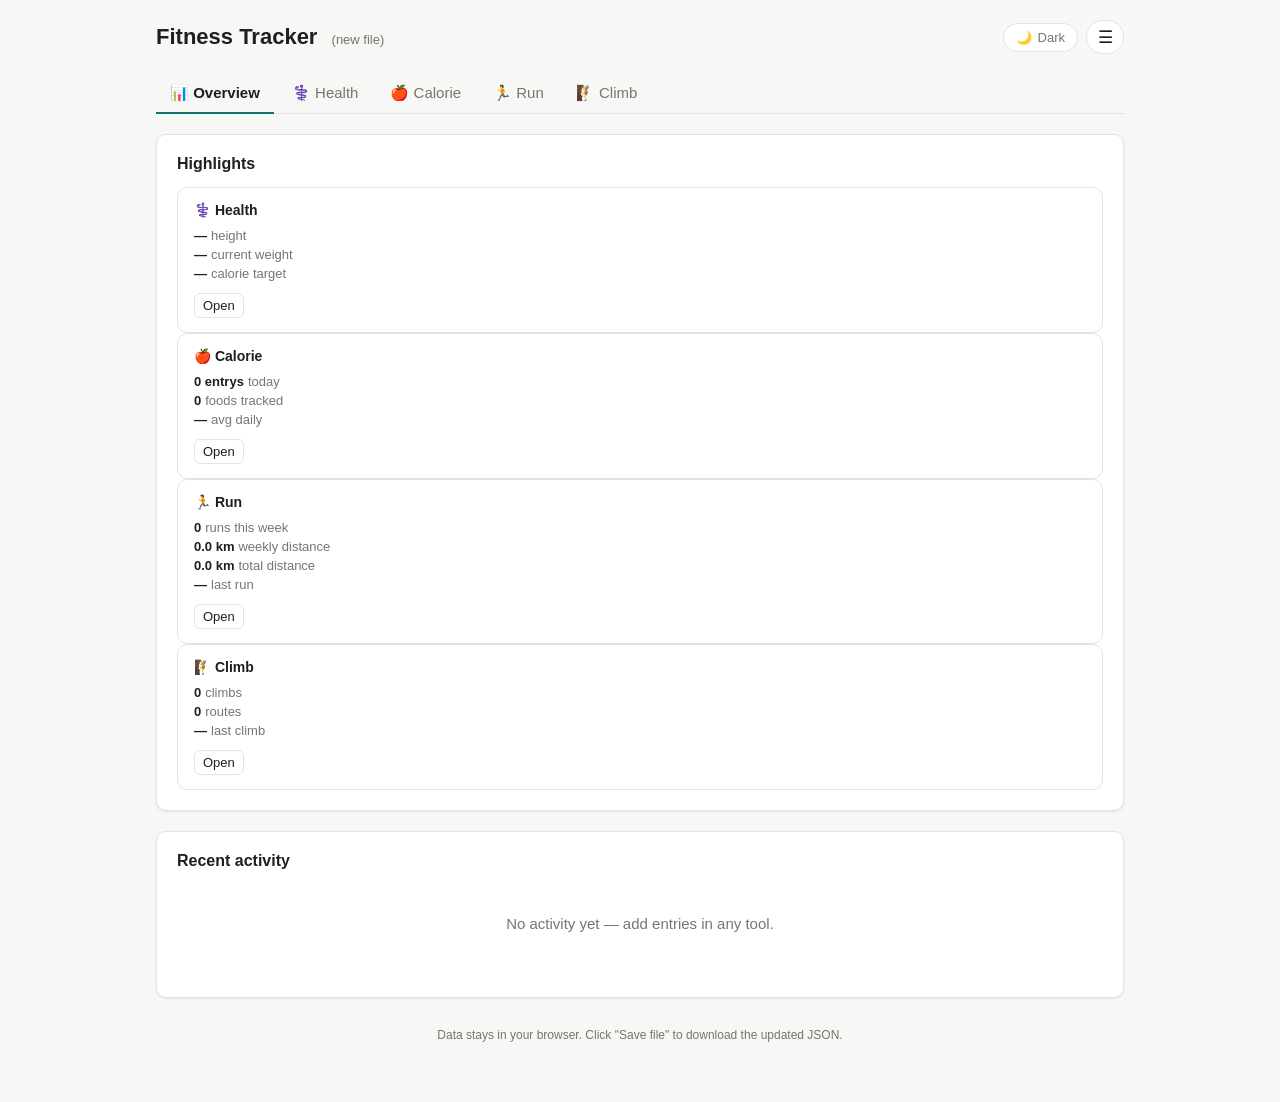
==== commit 7058da65: "Overview highlights: last-climb name+grade+date; weight log with time; settings split by activity" ====
--- a/index.html
+++ b/index.html
@@ -44,7 +44,7 @@
   <!-- OVERVIEW -->
   <section class="tool" id="tool-overview">
     <div class="card">
-      <h2>Totals</h2>
+      <h2>Highlights</h2>
       <div id="ov-stats"></div>
     </div>
     <div class="card">
@@ -324,12 +324,12 @@
 <!-- HEALTH -->
   <section class="tool hidden" id="tool-health">
     <nav class="tabs">
-      <button class="tab active" data-view="settings">Settings</button>
-      <button class="tab" data-view="weight">Weight log</button>
+      <button class="tab active" data-view="weight">Weight log</button>
+      <button class="tab" data-view="settings">Settings</button>
     </nav>
 
     <!-- SETTINGS -->
-    <div class="view" id="ht-view-settings">
+    <div class="view hidden" id="ht-view-settings">
       <form id="ht-settings-form">
         <div class="card">
           <h2>Body</h2>
@@ -344,7 +344,7 @@
         </div>
 
         <div class="card">
-          <h2>Daily targets</h2>
+          <h2>Nutrition targets</h2>
           <div class="field">
             <label for="ht-calories">Calories</label>
             <input id="ht-calories" type="number" min="0" step="any" placeholder="2400" style="width:100px">
@@ -373,6 +373,10 @@
               <option value="l">L</option>
             </select>
           </div>
+        </div>
+
+        <div class="card">
+          <h2>Running target</h2>
           <div class="field">
             <label for="ht-mileage">Weekly running</label>
             <input id="ht-mileage" type="number" min="0" step="any" placeholder="40" style="width:100px">
@@ -382,21 +386,28 @@
             </select>
             <span class="unit">/ week</span>
           </div>
-          <div class="field">
-            <label for="ht-cl-boulder">Climbs · bouldering</label>
+        </div>
+
+        <div class="card">
+          <h2>Climbing targets</h2>
+          <div class="field">
+            <label for="ht-cl-boulder">Bouldering</label>
             <input id="ht-cl-boulder" type="number" min="0" step="1" placeholder="2" style="width:70px">
             <span class="unit">/ week</span>
           </div>
           <div class="field">
-            <label for="ht-cl-toprope">Climbs · top rope</label>
+            <label for="ht-cl-toprope">Top rope</label>
             <input id="ht-cl-toprope" type="number" min="0" step="1" placeholder="1" style="width:70px">
             <span class="unit">/ week</span>
           </div>
           <div class="field">
-            <label for="ht-cl-lead">Climbs · lead</label>
+            <label for="ht-cl-lead">Lead</label>
             <input id="ht-cl-lead" type="number" min="0" step="1" placeholder="1" style="width:70px">
             <span class="unit">/ week</span>
           </div>
+        </div>
+
+        <div class="card">
           <div class="field">
             <label>&nbsp;</label>
             <button type="submit" class="btn primary">Save settings</button>
@@ -405,18 +416,22 @@
       </form>
       <p class="form-hint" style="padding:0 4px 4px;">
         All values are optional and can stay empty. Height and targets are read by the
-        Overview, Calorie (target lines) and Run (weekly-mileage target) tools.
+        Overview, Calorie (target lines), Run (weekly-mileage target) and Climbing tools.
       </p>
     </div>
 
     <!-- WEIGHT LOG -->
-    <div class="view hidden" id="ht-view-weight">
+    <div class="view" id="ht-view-weight">
       <div class="card">
         <h2>Add weight</h2>
         <form class="add-form" id="ht-add-weight">
           <div class="field">
             <label for="ht-w-date">Date</label>
             <input id="ht-w-date" type="date" style="width:140px">
+          </div>
+          <div class="field">
+            <label for="ht-w-time">Time</label>
+            <input id="ht-w-time" type="time" style="width:140px">
           </div>
           <div class="field">
             <label for="ht-w-value">Weight</label>
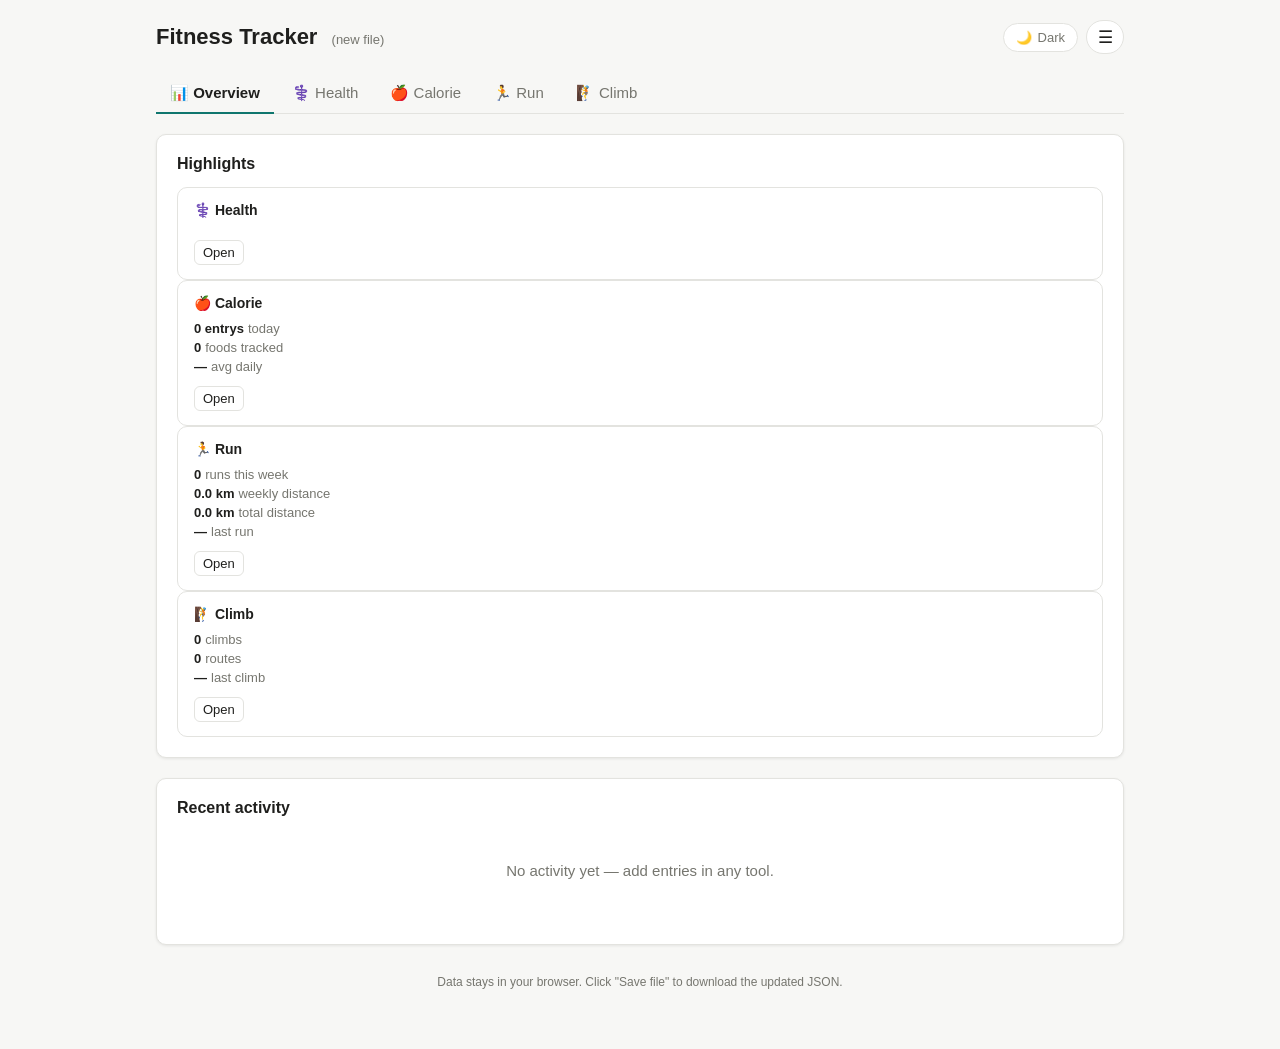
==== commit b4ea8bc7: "Health log: mood tracker 1-10, BMI display, rename weight log tab; fix weight chart updates with tig" ====
--- a/index.html
+++ b/index.html
@@ -324,7 +324,7 @@
 <!-- HEALTH -->
   <section class="tool hidden" id="tool-health">
     <nav class="tabs">
-      <button class="tab active" data-view="weight">Weight log</button>
+      <button class="tab active" data-view="health">Health log</button>
       <button class="tab" data-view="settings">Settings</button>
     </nav>
 
@@ -420,10 +420,15 @@
       </p>
     </div>
 
-    <!-- WEIGHT LOG -->
-    <div class="view" id="ht-view-weight">
-      <div class="card">
-        <h2>Add weight</h2>
+    <!-- HEALTH LOG -->
+    <div class="view" id="ht-view-health">
+      <div class="card">
+        <h2>Health stats</h2>
+        <div id="ht-stats"><p class="no-data">No health data yet.</p></div>
+      </div>
+
+      <div class="card">
+        <h2>Log weight</h2>
         <form class="add-form" id="ht-add-weight">
           <div class="field">
             <label for="ht-w-date">Date</label>
@@ -449,6 +454,44 @@
       </div>
 
       <div class="card">
+        <h2>Log mood</h2>
+        <form class="add-form" id="ht-add-mood">
+          <div class="field">
+            <label for="ht-m-date">Date</label>
+            <input id="ht-m-date" type="date" style="width:140px">
+          </div>
+          <div class="field">
+            <label for="ht-m-time">Time</label>
+            <input id="ht-m-time" type="time" style="width:140px">
+          </div>
+          <div class="field">
+            <label for="ht-m-value">Mood</label>
+            <select id="ht-m-value" style="width:150px">
+              <option value="5" selected>5 · OK</option>
+              <option value="1">1 · terrible</option>
+              <option value="2">2 · awful</option>
+              <option value="3">3 · bad</option>
+              <option value="4">4 · meh</option>
+              <option value="6">6 · decent</option>
+              <option value="7">7 · good</option>
+              <option value="8">8 · great</option>
+              <option value="9">9 · excellent</option>
+              <option value="10">10 · fantastic</option>
+            </select>
+            <span class="unit">1 = bad · 10 = great</span>
+          </div>
+          <div class="field">
+            <label for="ht-m-note">Note</label>
+            <input id="ht-m-note" type="text" placeholder="optional" style="width:220px">
+          </div>
+          <div class="field">
+            <label>&nbsp;</label>
+            <button type="submit" class="btn primary">Log mood</button>
+          </div>
+        </form>
+      </div>
+
+      <div class="card">
         <h2>Weight over time</h2>
         <div class="chart-summary" id="ht-w-summary"></div>
         <div id="ht-w-chart"></div>
@@ -457,6 +500,11 @@
       <div class="card">
         <h2>Weight history</h2>
         <div id="ht-w-log"><p class="no-data">No weigh-ins logged yet.</p></div>
+      </div>
+
+      <div class="card">
+        <h2>Mood history</h2>
+        <div id="ht-m-log"><p class="no-data">No moods logged yet.</p></div>
       </div>
     </div>
   </section>
--- a/css/base.css
+++ b/css/base.css
@@ -212,6 +212,18 @@
 .lc-dot { filter: drop-shadow(0 1px 1px rgba(0,0,0,.2)); }
 .line-chart-meta { color: var(--muted); font-size: 13px; margin-top: 6px; text-align: center; }
 
+.line-chart-legend { display: flex; flex-wrap: wrap; gap: 4px 14px; justify-content: center; margin-top: 8px; }
+.lc-legend-item { display: inline-flex; align-items: center; gap: 5px; font-size: 12px; color: var(--muted); }
+.lc-legend-swatch { width: 12px; height: 12px; border-radius: 3px; display: inline-block; flex: 0 0 auto; }
+
+.btn-ok { background: var(--ok, #16a34a) !important; color: #fff !important; }
+.btn-err { background: var(--danger) !important; color: #fff !important; }
+
+.ht-stats-row { display: flex; flex-wrap: wrap; gap: 6px 18px; }
+.ht-stat { font-size: 13px; color: var(--muted); }
+.ht-stat b { color: var(--text); }
+.mood-badge { display: inline-block; min-width: 22px; text-align: center; padding: 1px 6px; border-radius: 999px; color: #fff; font-weight: 700; font-size: 12px; margin-right: 4px; }
+
 footer.note { text-align: center; color: var(--muted); font-size: 12px; margin-top: 30px; }
 
 /* ---------- Edit modals ---------- */
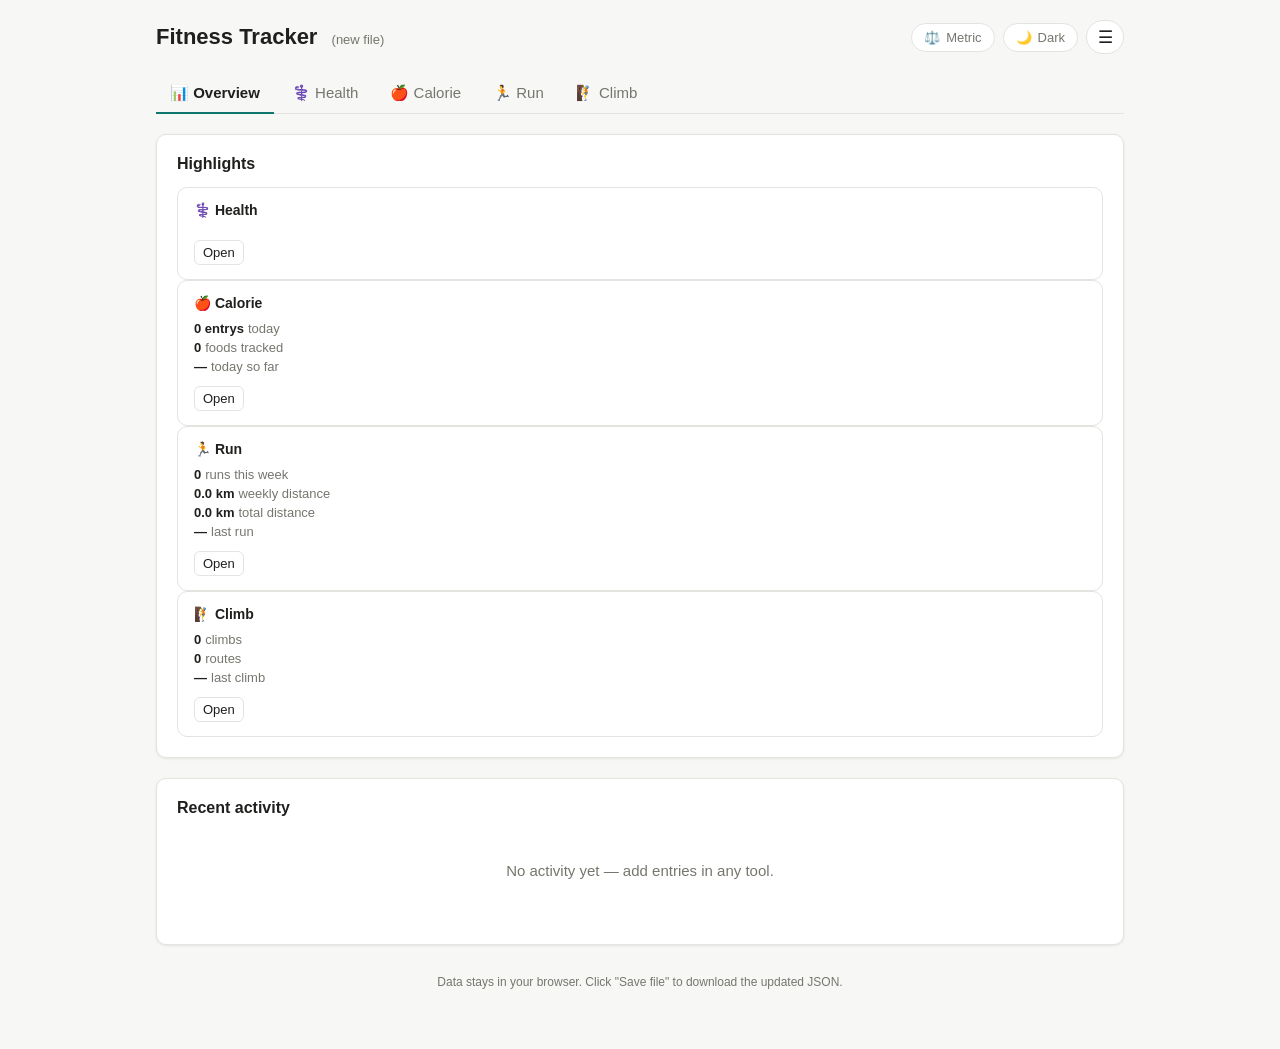
==== commit a32d9487: "Global metric/imperial picker; overview highlight changes; health mood chart; merged calorie macro c" ====
--- a/index.html
+++ b/index.html
@@ -23,6 +23,7 @@
   <header class="topbar">
     <h1>Fitness Tracker <span class="file-name" id="file-name"></span></h1>
     <div class="topbar-actions">
+      <button class="theme-toggle" id="units-toggle" title="Switch between metric and imperial units">⚖️ <span id="units-label">Metric</span></button>
       <button class="theme-toggle" id="theme-toggle" title="Toggle dark / light mode"><span id="theme-emoji">🌙</span><span id="theme-label"> Dark</span></button>
       <div class="menu-wrap">
         <button class="menu-btn" id="menu-btn" title="Menu">☰</button>
@@ -336,10 +337,7 @@
           <div class="field">
             <label for="ht-height">Height</label>
             <input id="ht-height" type="number" min="0" step="any" placeholder="175" style="width:100px">
-            <select id="ht-height-unit">
-              <option value="cm">cm</option>
-              <option value="in">in</option>
-            </select>
+            <span class="unit" id="ht-height-unit">cm</span>
           </div>
         </div>
 
@@ -368,10 +366,7 @@
           <div class="field">
             <label for="ht-water">Water</label>
             <input id="ht-water" type="number" min="0" step="any" placeholder="2500" style="width:100px">
-            <select id="ht-water-unit">
-              <option value="ml">ml</option>
-              <option value="l">L</option>
-            </select>
+            <span class="unit" id="ht-water-unit">ml</span>
           </div>
         </div>
 
@@ -380,10 +375,7 @@
           <div class="field">
             <label for="ht-mileage">Weekly running</label>
             <input id="ht-mileage" type="number" min="0" step="any" placeholder="40" style="width:100px">
-            <select id="ht-mileage-unit">
-              <option value="km">km</option>
-              <option value="mi">mi</option>
-            </select>
+            <span class="unit" id="ht-mileage-unit">km</span>
             <span class="unit">/ week</span>
           </div>
         </div>
@@ -417,6 +409,8 @@
       <p class="form-hint" style="padding:0 4px 4px;">
         All values are optional and can stay empty. Height and targets are read by the
         Overview, Calorie (target lines), Run (weekly-mileage target) and Climbing tools.
+        Display units (cm/in, kg/lb, ml/fl oz, km/mi, ft+in) follow the metric/imperial
+        picker in the top bar.
       </p>
     </div>
 
@@ -498,6 +492,12 @@
       </div>
 
       <div class="card">
+        <h2>Mood over time</h2>
+        <div class="chart-summary" id="ht-m-summary"></div>
+        <div id="ht-m-chart"></div>
+      </div>
+
+      <div class="card">
         <h2>Weight history</h2>
         <div id="ht-w-log"><p class="no-data">No weigh-ins logged yet.</p></div>
       </div>
@@ -512,13 +512,9 @@
 <!-- =====================================================================
   Run tool section — injected by the shell. Contains ONLY the run tool's
   markup (add form, stats, charts, history, runs/shoes registries, edit
-  modals, in-section unit toggle). No shell-level ids, no <script>.
+  modals). No shell-level ids, no <script>.
   ===================================================================== -->
 <section class="tool hidden" id="tool-run">
-
-  <div style="display:flex;justify-content:flex-end;margin-bottom:14px;">
-    <button class="unit-toggle" id="rn-unit-toggle" title="Switch between km and miles">Units: <span id="rn-unit-label">km</span></button>
-  </div>
 
   <nav class="tabs">
     <button class="tab active" data-view="home">Home</button>
@@ -601,7 +597,7 @@
       <p class="form-hint">
         Picking a run auto-fills its distance, duration, location, surface, shoes, and workout type
         (you can still override any of them). Distance, elevation, and pace display follow your
-        km/mi unit toggle. Effort is your perceived exertion, 1-10.
+        metric/imperial unit picker in the top bar. Effort is your perceived exertion, 1-10.
       </p>
     </div>
 
@@ -773,6 +769,13 @@
         <div class="modal-field">
           <label for="rn-ee-elev">Elev gain</label>
           <input id="rn-ee-elev" type="number" step="any" title="in your selected unit">
+        </div>
+      </div>
+      <div class="modal-row">
+        <div class="modal-field" style="flex:2;">
+          <label>Shoes</label>
+          <div id="rn-ee-shoe-rows" class="shoe-rows"></div>
+          <button type="button" class="btn small" id="rn-ee-add-shoe">＋ Add shoe</button>
         </div>
       </div>
       <div class="modal-row">
@@ -945,22 +948,10 @@
       <div id="cal-cal-chart"></div>
     </div>
     <div class="card">
-      <h2>Protein (g) consumed</h2>
-      <div class="range-tabs" id="cal-protein-range"></div>
-      <div class="chart-summary" id="cal-protein-summary"></div>
-      <div id="cal-protein-chart"></div>
-    </div>
-    <div class="card">
-      <h2>Carbs (g) consumed</h2>
-      <div class="range-tabs" id="cal-carbs-range"></div>
-      <div class="chart-summary" id="cal-carbs-summary"></div>
-      <div id="cal-carbs-chart"></div>
-    </div>
-    <div class="card">
-      <h2>Fat (g) consumed</h2>
-      <div class="range-tabs" id="cal-fat-range"></div>
-      <div class="chart-summary" id="cal-fat-summary"></div>
-      <div id="cal-fat-chart"></div>
+      <h2>Macros (g) consumed</h2>
+      <div class="range-tabs" id="cal-macro-range"></div>
+      <div class="chart-summary" id="cal-macro-summary"></div>
+      <div id="cal-macro-chart"></div>
     </div>
     <div class="card">
       <h2>Foods eaten (times used)</h2>
